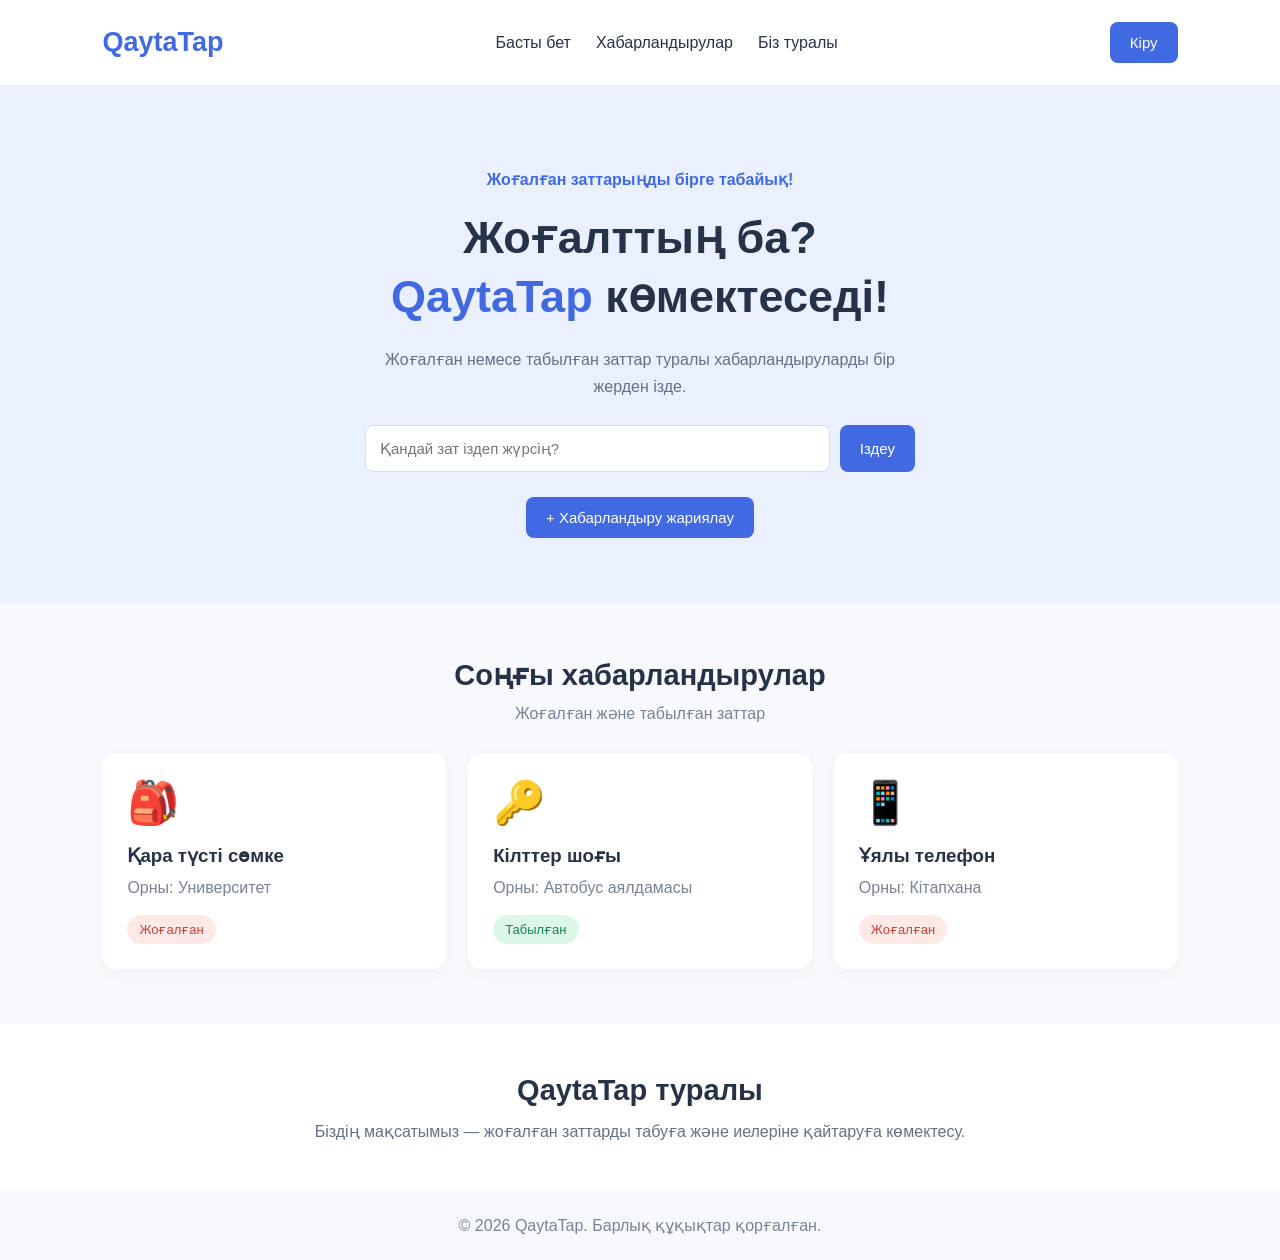
==== index.html @ 12463127 "Create QaytaTap homepage" ====
<!DOCTYPE html>
<html lang="kk">
<head>
    <meta charset="UTF-8">
    <meta name="viewport" content="width=device-width, initial-scale=1.0">
    <title>QaytaTap — Жоғалған заттар</title>
    <link rel="stylesheet" href="style.css">
</head>
<body>

    <header>
        <div class="logo">QaytaTap</div>

        <nav>
            <a href="index.html">Басты бет</a>
            <a href="#items">Хабарландырулар</a>
            <a href="#about">Біз туралы</a>
        </nav>

        <button class="login-btn" onclick="showLogin()">
            Кіру
        </button>
    </header>

    <main>
        <section class="hero">
            <p class="tag">Жоғалған заттарыңды бірге табайық!</p>

            <h1>Жоғалттың ба? <br>
                <span>QaytaTap</span> көмектеседі!
            </h1>

            <p class="description">
                Жоғалған немесе табылған заттар туралы
                хабарландыруларды бір жерден ізде.
            </p>

            <div class="search-box">
                <input
                    type="text"
                    id="searchInput"
                    placeholder="Қандай зат іздеп жүрсің?"
                >
                <button onclick="searchItems()">Іздеу</button>
            </div>

            <button class="add-btn" onclick="showLogin()">
                + Хабарландыру жариялау
            </button>
        </section>

        <section class="items" id="items">
            <h2>Соңғы хабарландырулар</h2>
            <p>Жоғалған және табылған заттар</p>

            <div class="item-list" id="itemList">
                <article class="item-card">
                    <div class="item-icon">🎒</div>
                    <h3>Қара түсті сөмке</h3>
                    <p>Орны: Университет</p>
                    <span class="lost">Жоғалған</span>
                </article>

                <article class="item-card">
                    <div class="item-icon">🔑</div>
                    <h3>Кілттер шоғы</h3>
                    <p>Орны: Автобус аялдамасы</p>
                    <span class="found">Табылған</span>
                </article>

                <article class="item-card">
                    <div class="item-icon">📱</div>
                    <h3>Ұялы телефон</h3>
                    <p>Орны: Кітапхана</p>
                    <span class="lost">Жоғалған</span>
                </article>
            </div>
        </section>

        <section class="about" id="about">
            <h2>QaytaTap туралы</h2>
            <p>
                Біздің мақсатымыз — жоғалған заттарды табуға
                және иелеріне қайтаруға көмектесу.
            </p>
        </section>
    </main>

    <footer>
        <p>© 2026 QaytaTap. Барлық құқықтар қорғалған.</p>
    </footer>

    <script src="script.js"></script>
</body>
</html>
---- style.css ----
* {
    margin: 0;
    padding: 0;
    box-sizing: border-box;
}

body {
    font-family: Arial, sans-serif;
    background: #f7f9fc;
    color: #263247;
}

header {
    display: flex;
    justify-content: space-between;
    align-items: center;
    padding: 22px 8%;
    background: white;
    box-shadow: 0 2px 10px #0000000a;
}

.logo {
    font-size: 27px;
    font-weight: bold;
    color: #4169e1;
}

nav {
    display: flex;
    gap: 25px;
}

nav a {
    text-decoration: none;
    color: #263247;
}

nav a:hover {
    color: #4169e1;
}

button {
    border: none;
    cursor: pointer;
    border-radius: 8px;
    padding: 12px 20px;
    font-size: 15px;
}

.login-btn {
    background: #4169e1;
    color: white;
}

.hero {
    text-align: center;
    padding: 85px 20px 65px;
    background: #eaf0ff;
}

.tag {
    color: #4169e1;
    margin-bottom: 20px;
    font-weight: bold;
}

.hero h1 {
    font-size: 45px;
    line-height: 1.3;
}

.hero h1 span {
    color: #4169e1;
}

.description {
    margin: 20px auto;
    line-height: 1.7;
    max-width: 550px;
    color: #657087;
}

.search-box {
    display: flex;
    max-width: 550px;
    margin: 25px auto;
    gap: 10px;
}

.search-box input {
    flex: 1;
    min-width: 0;
    padding: 14px;
    border: 1px solid #d7ddeb;
    border-radius: 8px;
    font-size: 15px;
}

.search-box button,
.add-btn {
    background: #4169e1;
    color: white;
}

.items {
    padding: 55px 8%;
    text-align: center;
}

.items h2,
.about h2 {
    font-size: 29px;
    margin-bottom: 12px;
}

.items > p {
    color: #788397;
}

.item-list {
    display: grid;
    grid-template-columns: repeat(3, 1fr);
    gap: 22px;
    margin-top: 30px;
}

.item-card {
    padding: 25px;
    background: white;
    border-radius: 14px;
    box-shadow: 0 4px 15px #0000000a;
    text-align: left;
}

.item-icon {
    font-size: 42px;
    margin-bottom: 18px;
}

.item-card h3 {
    margin-bottom: 12px;
}

.item-card p {
    color: #788397;
    margin-bottom: 18px;
}

.lost,
.found {
    display: inline-block;
    padding: 7px 12px;
    border-radius: 20px;
    font-size: 13px;
}

.lost {
    background: #ffe9e7;
    color: #c34438;
}

.found {
    background: #dcf8e8;
    color: #16834b;
}

.about {
    padding: 50px 20px;
    text-align: center;
    background: white;
}

.about p {
    margin-top: 15px;
    color: #657087;
}

footer {
    text-align: center;
    padding: 25px;
    color: #788397;
}

@media (max-width: 750px) {
    header {
        flex-wrap: wrap;
        gap: 18px;
    }

    nav {
        flex-wrap: wrap;
        gap: 15px;
    }

    .hero h1 {
        font-size: 33px;
    }

    .item-list {
        grid-template-columns: 1fr;
    }

    .search-box {
        flex-direction: column;
    }
}
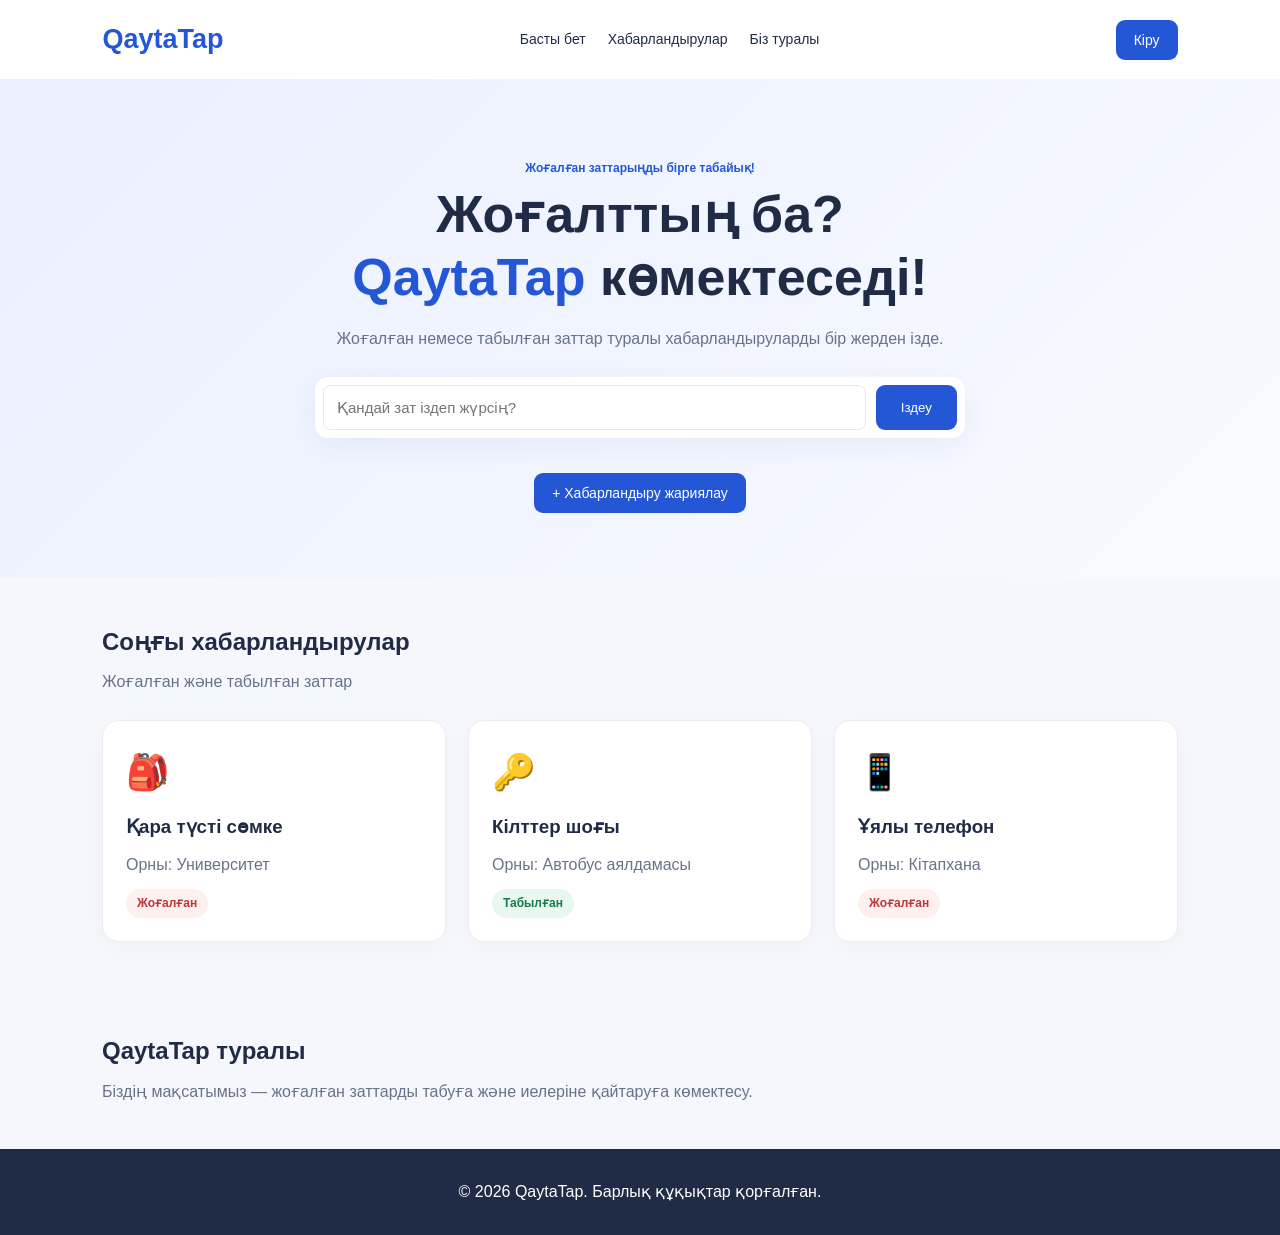
==== commit ea92cb93: "Update responsive homepage design" ====
--- a/index.html
+++ b/index.html
@@ -1,4 +1,3 @@
-
 <!DOCTYPE html>
 <html lang="kk">
 <head>
--- a/style.css
+++ b/style.css
@@ -1,207 +1,465 @@
 
 * {
+    box-sizing: border-box;
     margin: 0;
     padding: 0;
-    box-sizing: border-box;
 }
 
 body {
     font-family: Arial, sans-serif;
-    background: #f7f9fc;
-    color: #263247;
-}
-
-header {
+    background: #f5f7fc;
+    color: #202b45;
+    line-height: 1.6;
+}
+
+a {
+    text-decoration: none;
+    color: inherit;
+}
+
+.navbar {
+    background: white;
+    min-height: 76px;
+    padding: 18px 8%;
     display: flex;
     justify-content: space-between;
     align-items: center;
-    padding: 22px 8%;
-    background: white;
-    box-shadow: 0 2px 10px #0000000a;
+    gap: 20px;
+    box-shadow: 0 2px 15px #1d355710;
 }
 
 .logo {
+    color: #2457d6;
     font-size: 27px;
     font-weight: bold;
-    color: #4169e1;
-}
-
-nav {
-    display: flex;
+}
+
+.navbar nav {
+    display: flex;
+    align-items: center;
     gap: 25px;
-}
-
-nav a {
-    text-decoration: none;
-    color: #263247;
-}
-
-nav a:hover {
-    color: #4169e1;
-}
-
-button {
-    border: none;
-    cursor: pointer;
-    border-radius: 8px;
-    padding: 12px 20px;
-    font-size: 15px;
-}
-
-.login-btn {
-    background: #4169e1;
-    color: white;
+    flex-wrap: wrap;
+}
+
+.navbar nav a {
+    font-size: 14px;
+}
+
+.nav-button,
+.add-button {
+    background: #2457d6;
+    color: white;
+    padding: 11px 17px;
+    border-radius: 9px;
 }
 
 .hero {
     text-align: center;
-    padding: 85px 20px 65px;
-    background: #eaf0ff;
+    padding: 75px 20px 65px;
+    background: linear-gradient(135deg, #eaf0ff, #f8faff);
+}
+
+.eyebrow {
+    color: #2457d6;
+    font-weight: bold;
+    margin-bottom: 12px;
+}
+
+.hero h1 {
+    font-size: clamp(32px, 5vw, 52px);
+    line-height: 1.2;
+    margin-bottom: 18px;
+}
+
+.hero h1 span {
+    color: #2457d6;
+}
+
+.hero-text {
+    max-width: 600px;
+    margin: 0 auto 28px;
+    color: #68738a;
+}
+
+.search-form {
+    max-width: 650px;
+    margin: auto;
+    display: flex;
+    gap: 10px;
+    background: white;
+    padding: 8px;
+    border-radius: 13px;
+    box-shadow: 0 8px 30px #243b6810;
+}
+
+.search-form input {
+    flex: 1;
+    min-width: 0;
+    border: none;
+    outline: none;
+    padding: 13px;
+    font-size: 15px;
+}
+
+.search-form button {
+    border: none;
+    border-radius: 9px;
+    background: #2457d6;
+    color: white;
+    padding: 12px 25px;
+    cursor: pointer;
+}
+
+.filters {
+    margin-top: 22px;
+    display: flex;
+    justify-content: center;
+    gap: 12px;
+    flex-wrap: wrap;
+}
+
+.filters a {
+    background: white;
+    border: 1px solid #e1e7f3;
+    border-radius: 25px;
+    padding: 8px 16px;
+    font-size: 14px;
+}
+
+.content {
+    max-width: 1120px;
+    margin: 0 auto;
+    padding: 50px 22px 70px;
+}
+
+.section-heading {
+    display: flex;
+    align-items: center;
+    justify-content: space-between;
+    gap: 15px;
+    margin-bottom: 25px;
+}
+
+.section-heading h2 {
+    font-size: 28px;
+}
+
+.section-heading p {
+    color: #788197;
+}
+
+.add-button {
+    display: inline-block;
+}
+
+.cards {
+    display: grid;
+    grid-template-columns: repeat(3, minmax(0, 1fr));
+    gap: 22px;
+}
+
+.report-card,
+.empty-state {
+    background: white;
+    border: 1px solid #e9edf5;
+    border-radius: 16px;
+    padding: 23px;
+    box-shadow: 0 6px 25px #243b6808;
+}
+
+.card-top {
+    display: flex;
+    justify-content: space-between;
+    align-items: center;
+    gap: 10px;
+    flex-wrap: wrap;
+    margin-bottom: 18px;
 }
 
 .tag {
-    color: #4169e1;
+    border-radius: 20px;
+    padding: 5px 11px;
+    font-size: 12px;
+    font-weight: bold;
+}
+
+.tag.lost {
+    color: #b63838;
+    background: #fff0f0;
+}
+
+.tag.found {
+    color: #18794e;
+    background: #e8f8ef;
+}
+
+.category {
+    color: #758097;
+    font-size: 12px;
+}
+
+.report-card h3 {
+    font-size: 20px;
+    margin-bottom: 10px;
+    overflow-wrap: anywhere;
+}
+
+.description {
+    color: #68738a;
     margin-bottom: 20px;
-    font-weight: bold;
-}
-
-.hero h1 {
-    font-size: 45px;
-    line-height: 1.3;
-}
-
-.hero h1 span {
-    color: #4169e1;
-}
-
-.description {
-    margin: 20px auto;
-    line-height: 1.7;
-    max-width: 550px;
-    color: #657087;
+    overflow-wrap: anywhere;
+}
+
+.location,
+.date {
+    font-size: 14px;
+    margin-top: 8px;
+    overflow-wrap: anywhere;
+}
+
+.location span {
+    color: #788197;
+}
+
+.empty-state {
+    grid-column: 1 / -1;
+    text-align: center;
+    padding: 40px 20px;
+}
+
+.footer {
+    background: #202b45;
+    color: white;
+    text-align: center;
+    padding: 30px 20px;
+}
+
+.footer p {
+    color: #c5cde0;
+    font-size: 14px;
+    margin-top: 5px;
+}
+
+@media (max-width: 800px) {
+    .navbar {
+        flex-direction: column;
+    }
+
+    .navbar nav {
+        justify-content: center;
+    }
+
+    .cards {
+        grid-template-columns: repeat(2, minmax(0, 1fr));
+    }
+}
+
+@media (max-width: 560px) {
+    .navbar nav {
+        gap: 14px;
+    }
+
+    .hero {
+        padding-top: 50px;
+    }
+
+    .search-form {
+        flex-direction: column;
+    }
+
+    .search-form button {
+        width: 100%;
+    }
+
+    .cards {
+        grid-template-columns: 1fr;
+    }
+
+    .section-heading h2 {
+        font-size: 23px;
+    }
+}
+
+
+header {
+    background: white;
+    min-height: 76px;
+    padding: 18px 8%;
+    display: flex;
+    justify-content: space-between;
+    align-items: center;
+    gap: 20px;
+    flex-wrap: wrap;
+    box-shadow: 0 2px 15px #1d355710;
+}
+
+header nav {
+    display: flex;
+    align-items: center;
+    gap: 22px;
+    flex-wrap: wrap;
+}
+
+header nav a {
+    font-size: 14px;
+}
+
+.login-btn,
+.add-btn {
+    border: none;
+    background: #2457d6;
+    color: white;
+    padding: 12px 18px;
+    border-radius: 9px;
+    cursor: pointer;
+    font-size: 14px;
+}
+
+.tag {
+    color: #2457d6;
 }
 
 .search-box {
-    display: flex;
-    max-width: 550px;
+    max-width: 650px;
     margin: 25px auto;
+    display: flex;
     gap: 10px;
+    background: white;
+    padding: 8px;
+    border-radius: 13px;
+    box-shadow: 0 8px 30px #243b6810;
 }
 
 .search-box input {
     flex: 1;
     min-width: 0;
-    padding: 14px;
-    border: 1px solid #d7ddeb;
+    border: 1px solid #e1e7f3;
     border-radius: 8px;
+    padding: 13px;
     font-size: 15px;
 }
 
-.search-box button,
+.search-box button {
+    border: none;
+    border-radius: 9px;
+    background: #2457d6;
+    color: white;
+    padding: 12px 25px;
+    cursor: pointer;
+}
+
 .add-btn {
-    background: #4169e1;
-    color: white;
-}
-
-.items {
-    padding: 55px 8%;
-    text-align: center;
+    margin-top: 10px;
+}
+
+.items,
+.about {
+    max-width: 1120px;
+    margin: auto;
+    padding: 45px 22px;
 }
 
 .items h2,
 .about h2 {
-    font-size: 29px;
-    margin-bottom: 12px;
-}
-
-.items > p {
-    color: #788397;
+    margin-bottom: 8px;
+}
+
+.items > p,
+.about p {
+    color: #68738a;
 }
 
 .item-list {
     display: grid;
-    grid-template-columns: repeat(3, 1fr);
+    grid-template-columns: repeat(3, minmax(0, 1fr));
     gap: 22px;
-    margin-top: 30px;
+    margin-top: 25px;
 }
 
 .item-card {
-    padding: 25px;
-    background: white;
-    border-radius: 14px;
-    box-shadow: 0 4px 15px #0000000a;
-    text-align: left;
+    background: white;
+    border: 1px solid #e9edf5;
+    border-radius: 16px;
+    padding: 23px;
+    box-shadow: 0 6px 25px #243b6808;
 }
 
 .item-icon {
-    font-size: 42px;
-    margin-bottom: 18px;
+    font-size: 35px;
+    margin-bottom: 12px;
 }
 
 .item-card h3 {
+    margin-bottom: 10px;
+}
+
+.item-card p {
+    color: #68738a;
     margin-bottom: 12px;
-}
-
-.item-card p {
-    color: #788397;
-    margin-bottom: 18px;
 }
 
 .lost,
 .found {
     display: inline-block;
-    padding: 7px 12px;
+    padding: 5px 11px;
     border-radius: 20px;
-    font-size: 13px;
+    font-size: 12px;
+    font-weight: bold;
 }
 
 .lost {
-    background: #ffe9e7;
-    color: #c34438;
+    color: #b63838;
+    background: #fff0f0;
 }
 
 .found {
-    background: #dcf8e8;
-    color: #16834b;
-}
-
-.about {
-    padding: 50px 20px;
+    color: #18794e;
+    background: #e8f8ef;
+}
+
+footer {
+    background: #202b45;
+    color: white;
     text-align: center;
-    background: white;
-}
-
-.about p {
-    margin-top: 15px;
-    color: #657087;
-}
-
-footer {
-    text-align: center;
-    padding: 25px;
-    color: #788397;
-}
-
-@media (max-width: 750px) {
+    padding: 30px 20px;
+}
+
+@media (max-width: 800px) {
     header {
-        flex-wrap: wrap;
-        gap: 18px;
-    }
-
-    nav {
-        flex-wrap: wrap;
-        gap: 15px;
-    }
-
-    .hero h1 {
-        font-size: 33px;
+        flex-direction: column;
+    }
+
+    header nav {
+        justify-content: center;
+    }
+
+    .item-list {
+        grid-template-columns: repeat(2, minmax(0, 1fr));
+    }
+}
+
+@media (max-width: 560px) {
+    header {
+        padding: 18px;
+    }
+
+    header nav {
+        gap: 12px;
+    }
+
+    .hero {
+        padding: 50px 18px;
+    }
+
+    .search-box {
+        flex-direction: column;
+    }
+
+    .search-box button {
+        width: 100%;
     }
 
     .item-list {
         grid-template-columns: 1fr;
     }
-
-    .search-box {
-        flex-direction: column;
-    }
-}
+}
